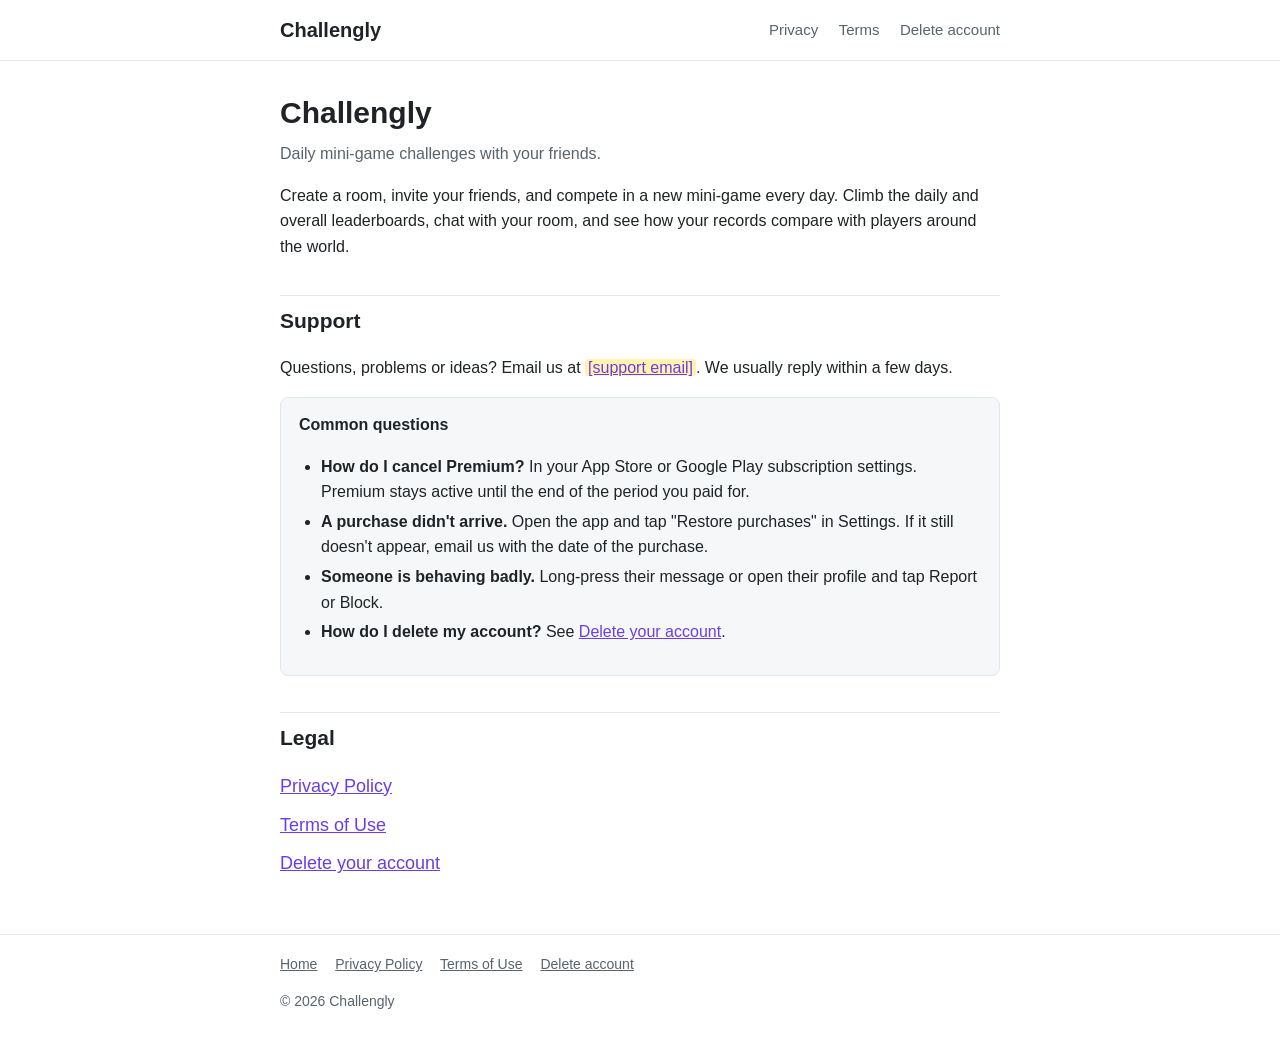
==== index.html @ d625bdfe "Add files via upload" ====
<!DOCTYPE html>
<html lang="en">
<head>
  <meta charset="utf-8">
  <meta name="viewport" content="width=device-width, initial-scale=1">
  <title>Challengly – Daily mini-game challenges with friends</title>
  <meta name="description" content="Compete with friends in a new mini-game every day. Support, privacy policy and terms.">
  <link rel="stylesheet" href="style.css">
</head>
<body>
<header>
  <div class="inner">
    <a class="brand" href="index.html">Challengly</a>
    <nav>
      <a href="privacy.html">Privacy</a>
      <a href="terms.html">Terms</a>
      <a href="delete-account.html">Delete account</a>
    </nav>
  </div>
</header>

<main>
  <h1>Challengly</h1>
  <p class="updated">Daily mini-game challenges with your friends.</p>

  <p>
    Create a room, invite your friends, and compete in a new mini-game every day. Climb the daily and overall
    leaderboards, chat with your room, and see how your records compare with players around the world.
  </p>

  <h2>Support</h2>
  <p>
    Questions, problems or ideas? Email us at
    <a href="mailto:[support email]"><mark>[support email]</mark></a>. We usually reply within a few days.
  </p>
  <div class="box">
    <strong>Common questions</strong>
    <ul>
      <li><strong>How do I cancel Premium?</strong> In your App Store or Google Play subscription settings.
        Premium stays active until the end of the period you paid for.</li>
      <li><strong>A purchase didn't arrive.</strong> Open the app and tap "Restore purchases" in Settings. If it
        still doesn't appear, email us with the date of the purchase.</li>
      <li><strong>Someone is behaving badly.</strong> Long-press their message or open their profile and tap
        Report or Block.</li>
      <li><strong>How do I delete my account?</strong> See <a href="delete-account.html">Delete your account</a>.</li>
    </ul>
  </div>

  <h2>Legal</h2>
  <ul class="links">
    <li><a href="privacy.html">Privacy Policy</a></li>
    <li><a href="terms.html">Terms of Use</a></li>
    <li><a href="delete-account.html">Delete your account</a></li>
  </ul>
</main>

<footer>
  <div class="inner">
    <a href="index.html">Home</a>
    <a href="privacy.html">Privacy Policy</a>
    <a href="terms.html">Terms of Use</a>
    <a href="delete-account.html">Delete account</a>
    <p>© 2026 Challengly</p>
  </div>
</footer>
</body>
</html>
---- style.css ----
:root {
  --bg: #ffffff;
  --text: #1f2328;
  --muted: #59636e;
  --accent: #6a3de8;
  --border: #e3e6ea;
  --card: #f6f7f9;
  --mark: #fff3b0;
}

@media (prefers-color-scheme: dark) {
  :root {
    --bg: #121418;
    --text: #e6e8eb;
    --muted: #9aa3ad;
    --accent: #a98bff;
    --border: #2a2f36;
    --card: #1b1f25;
    --mark: #5c4f00;
  }
}

* { box-sizing: border-box; }

body {
  margin: 0;
  background: var(--bg);
  color: var(--text);
  font-family: -apple-system, BlinkMacSystemFont, "Segoe UI", Roboto, Helvetica, Arial, sans-serif;
  font-size: 16px;
  line-height: 1.6;
}

header {
  border-bottom: 1px solid var(--border);
}

header .inner,
main,
footer .inner {
  max-width: 760px;
  margin: 0 auto;
  padding: 0 20px;
}

header .inner {
  display: flex;
  align-items: center;
  justify-content: space-between;
  flex-wrap: wrap;
  gap: 8px;
  padding-top: 14px;
  padding-bottom: 14px;
}

.brand {
  font-weight: 700;
  font-size: 20px;
  color: var(--text);
  text-decoration: none;
}

nav a {
  color: var(--muted);
  text-decoration: none;
  margin-left: 16px;
  font-size: 15px;
}

nav a:hover { color: var(--accent); }

main { padding-top: 28px; padding-bottom: 40px; }

h1 { font-size: 30px; margin: 0 0 4px; }
h2 { font-size: 21px; margin-top: 36px; padding-top: 8px; border-top: 1px solid var(--border); }
h3 { font-size: 17px; margin-top: 22px; }

.updated { color: var(--muted); margin-top: 0; }

a { color: var(--accent); }

ul { padding-left: 22px; }
li { margin: 4px 0; }

table {
  width: 100%;
  border-collapse: collapse;
  margin: 12px 0;
  font-size: 15px;
}

th, td {
  text-align: left;
  vertical-align: top;
  padding: 8px 10px;
  border: 1px solid var(--border);
}

th { background: var(--card); }

.box {
  background: var(--card);
  border: 1px solid var(--border);
  border-radius: 8px;
  padding: 14px 18px;
  margin: 16px 0;
}

.links { list-style: none; padding: 0; }
.links li { margin: 10px 0; }
.links a { font-size: 18px; }

/* Placeholders that must be filled in before publishing */
mark {
  background: var(--mark);
  color: inherit;
  padding: 0 3px;
  border-radius: 3px;
}

footer {
  border-top: 1px solid var(--border);
  color: var(--muted);
  font-size: 14px;
}

footer .inner { padding-top: 18px; padding-bottom: 28px; }
footer a { color: var(--muted); margin-right: 14px; }

@media (max-width: 600px) {
  h1 { font-size: 25px; }
  nav a { margin-left: 0; margin-right: 14px; }
  table { font-size: 14px; }
  th, td { padding: 6px 7px; }
}
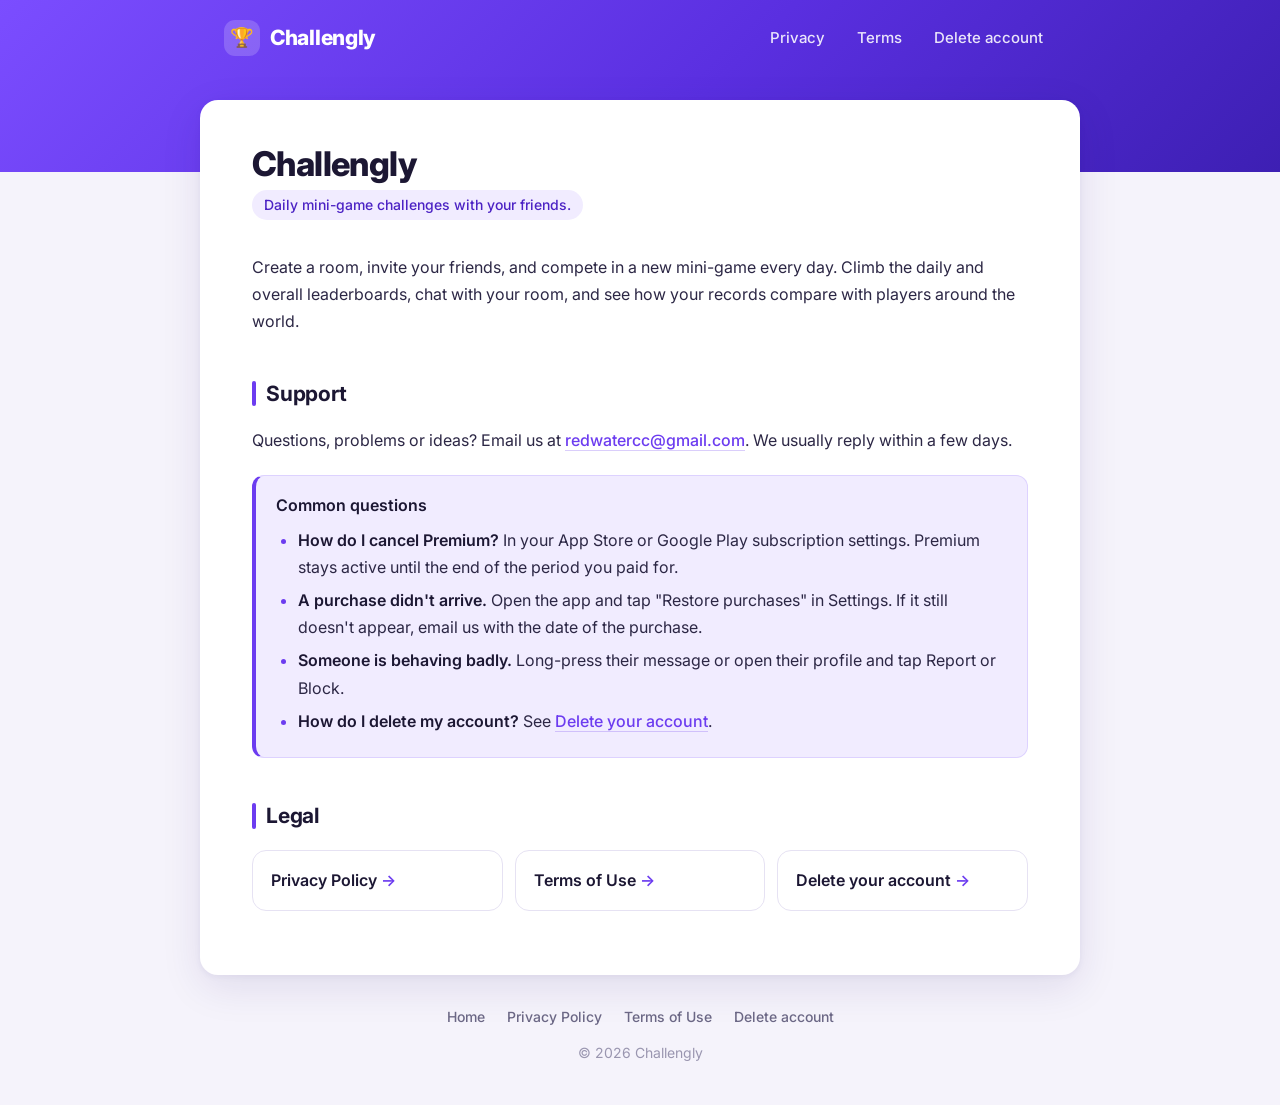
==== commit 61dab35c: "Add files via upload" ====
--- a/index.html
+++ b/index.html
@@ -3,6 +3,7 @@
 <head>
   <meta charset="utf-8">
   <meta name="viewport" content="width=device-width, initial-scale=1">
+  <meta name="color-scheme" content="light">
   <title>Challengly – Daily mini-game challenges with friends</title>
   <meta name="description" content="Compete with friends in a new mini-game every day. Support, privacy policy and terms.">
   <link rel="stylesheet" href="style.css">
@@ -12,8 +13,8 @@
   <div class="inner">
     <a class="brand" href="index.html">Challengly</a>
     <nav>
-      <a href="privacy.html">Privacy</a>
-      <a href="terms.html">Terms</a>
+      <a href="privacy_policy.html">Privacy</a>
+      <a href="terms_of_use.html">Terms</a>
       <a href="delete-account.html">Delete account</a>
     </nav>
   </div>
@@ -31,7 +32,7 @@
   <h2>Support</h2>
   <p>
     Questions, problems or ideas? Email us at
-    <a href="mailto:[support email]"><mark>[support email]</mark></a>. We usually reply within a few days.
+    <a href="mailto:redwatercc@gmail.com">redwatercc@gmail.com</a>. We usually reply within a few days.
   </p>
   <div class="box">
     <strong>Common questions</strong>
@@ -48,8 +49,8 @@
 
   <h2>Legal</h2>
   <ul class="links">
-    <li><a href="privacy.html">Privacy Policy</a></li>
-    <li><a href="terms.html">Terms of Use</a></li>
+    <li><a href="privacy_policy.html">Privacy Policy</a></li>
+    <li><a href="terms_of_use.html">Terms of Use</a></li>
     <li><a href="delete-account.html">Delete your account</a></li>
   </ul>
 </main>
@@ -57,8 +58,8 @@
 <footer>
   <div class="inner">
     <a href="index.html">Home</a>
-    <a href="privacy.html">Privacy Policy</a>
-    <a href="terms.html">Terms of Use</a>
+    <a href="privacy_policy.html">Privacy Policy</a>
+    <a href="terms_of_use.html">Terms of Use</a>
     <a href="delete-account.html">Delete account</a>
     <p>© 2026 Challengly</p>
   </div>
--- a/style.css
+++ b/style.css
@@ -1,135 +1,265 @@
+@import url("https://fonts.googleapis.com/css2?family=Inter:wght@400;500;600;700;800&display=swap");
+
+/* Always light, also when the phone is in dark mode. */
 :root {
-  --bg: #ffffff;
-  --text: #1f2328;
-  --muted: #59636e;
-  --accent: #6a3de8;
-  --border: #e3e6ea;
-  --card: #f6f7f9;
-  --mark: #fff3b0;
-}
-
-@media (prefers-color-scheme: dark) {
-  :root {
-    --bg: #121418;
-    --text: #e6e8eb;
-    --muted: #9aa3ad;
-    --accent: #a98bff;
-    --border: #2a2f36;
-    --card: #1b1f25;
-    --mark: #5c4f00;
-  }
+  color-scheme: light;
+  --brand: #6c3cf0;
+  --brand-dark: #4b22c4;
+  --brand-soft: #f1ecff;
+  --page: #f5f3fb;
+  --card: #ffffff;
+  --text: #1c1733;
+  --muted: #6b6785;
+  --border: #e6e2f3;
+  --radius: 18px;
 }
 
 * { box-sizing: border-box; }
+
+html { scroll-behavior: smooth; }
 
 body {
   margin: 0;
-  background: var(--bg);
+  background: var(--page);
   color: var(--text);
-  font-family: -apple-system, BlinkMacSystemFont, "Segoe UI", Roboto, Helvetica, Arial, sans-serif;
+  font-family: "Inter", -apple-system, BlinkMacSystemFont, "Segoe UI", Roboto, Helvetica, Arial, sans-serif;
   font-size: 16px;
-  line-height: 1.6;
-}
-
+  line-height: 1.7;
+  -webkit-font-smoothing: antialiased;
+}
+
+/* ---------- Header ---------- */
 header {
-  border-bottom: 1px solid var(--border);
-}
-
-header .inner,
-main,
-footer .inner {
-  max-width: 760px;
+  background: linear-gradient(135deg, #7b4dff 0%, #5a2fe0 55%, #3d1fb3 100%);
+  padding-bottom: 96px; /* the content card overlaps this area */
+}
+
+header .inner {
+  max-width: 880px;
   margin: 0 auto;
-  padding: 0 20px;
-}
-
-header .inner {
+  padding: 18px 24px;
   display: flex;
   align-items: center;
   justify-content: space-between;
   flex-wrap: wrap;
-  gap: 8px;
-  padding-top: 14px;
-  padding-bottom: 14px;
+  gap: 10px;
 }
 
 .brand {
+  display: inline-flex;
+  align-items: center;
+  gap: 10px;
+  color: #fff;
+  font-weight: 800;
+  font-size: 21px;
+  letter-spacing: -0.3px;
+  text-decoration: none;
+  border: none;
+}
+
+.brand::before {
+  content: "🏆";
+  display: grid;
+  place-items: center;
+  width: 36px;
+  height: 36px;
+  font-size: 19px;
+  background: rgba(255, 255, 255, 0.18);
+  border-radius: 11px;
+}
+
+nav { display: flex; flex-wrap: wrap; gap: 6px; }
+
+nav a {
+  color: rgba(255, 255, 255, 0.88);
+  text-decoration: none;
+  font-size: 15px;
+  font-weight: 500;
+  padding: 7px 13px;
+  border-radius: 999px;
+  border: none;
+  transition: background 0.15s ease;
+}
+
+nav a:hover { background: rgba(255, 255, 255, 0.16); color: #fff; }
+
+/* ---------- Content card ---------- */
+main {
+  max-width: 880px;
+  margin: -72px auto 0;
+  padding: 44px 52px 48px;
+  background: var(--card);
+  border-radius: var(--radius);
+  box-shadow: 0 12px 40px rgba(40, 20, 110, 0.10), 0 2px 6px rgba(40, 20, 110, 0.05);
+}
+
+h1 {
+  font-size: 34px;
+  line-height: 1.2;
+  letter-spacing: -0.6px;
+  font-weight: 800;
+  margin: 0 0 6px;
+}
+
+.updated {
+  display: inline-block;
+  margin: 0 0 18px;
+  padding: 3px 12px;
+  font-size: 14px;
+  font-weight: 500;
+  color: var(--brand-dark);
+  background: var(--brand-soft);
+  border-radius: 999px;
+}
+
+h2 {
+  position: relative;
+  font-size: 21px;
   font-weight: 700;
-  font-size: 20px;
-  color: var(--text);
+  letter-spacing: -0.2px;
+  margin: 40px 0 12px;
+  padding-left: 14px;
+}
+
+h2::before {
+  content: "";
+  position: absolute;
+  left: 0;
+  top: 5px;
+  bottom: 5px;
+  width: 4px;
+  border-radius: 4px;
+  background: var(--brand);
+}
+
+h3 {
+  font-size: 17px;
+  font-weight: 600;
+  margin: 24px 0 6px;
+  color: var(--brand-dark);
+}
+
+p, li { color: #2c2745; }
+
+a {
+  color: var(--brand);
+  font-weight: 500;
   text-decoration: none;
-}
-
-nav a {
-  color: var(--muted);
-  text-decoration: none;
-  margin-left: 16px;
-  font-size: 15px;
-}
-
-nav a:hover { color: var(--accent); }
-
-main { padding-top: 28px; padding-bottom: 40px; }
-
-h1 { font-size: 30px; margin: 0 0 4px; }
-h2 { font-size: 21px; margin-top: 36px; padding-top: 8px; border-top: 1px solid var(--border); }
-h3 { font-size: 17px; margin-top: 22px; }
-
-.updated { color: var(--muted); margin-top: 0; }
-
-a { color: var(--accent); }
-
-ul { padding-left: 22px; }
-li { margin: 4px 0; }
-
+  border-bottom: 1px solid rgba(108, 60, 240, 0.25);
+}
+
+a:hover { border-bottom-color: var(--brand); }
+
+ul, ol { padding-left: 22px; }
+li { margin: 6px 0; }
+li::marker { color: var(--brand); }
+
+strong { font-weight: 600; color: var(--text); }
+
+/* ---------- Boxes ---------- */
+.box {
+  margin: 20px 0;
+  padding: 16px 20px;
+  background: var(--brand-soft);
+  border: 1px solid #ddd2ff;
+  border-left: 4px solid var(--brand);
+  border-radius: 12px;
+}
+
+.box ul { margin: 8px 0 0; }
+
+/* ---------- Tables ---------- */
 table {
   width: 100%;
-  border-collapse: collapse;
-  margin: 12px 0;
+  margin: 14px 0 6px;
+  border-collapse: separate;
+  border-spacing: 0;
   font-size: 15px;
+  border: 1px solid var(--border);
+  border-radius: 12px;
+  overflow: hidden;
 }
 
 th, td {
   text-align: left;
   vertical-align: top;
-  padding: 8px 10px;
+  padding: 11px 14px;
+  border-bottom: 1px solid var(--border);
+}
+
+th {
+  background: var(--brand-soft);
+  color: var(--brand-dark);
+  font-weight: 600;
+  font-size: 14px;
+}
+
+tr:last-child td { border-bottom: none; }
+tr:nth-child(even) td { background: #faf9fe; }
+
+/* ---------- Home page link list ---------- */
+.links {
+  list-style: none;
+  padding: 0;
+  display: grid;
+  grid-template-columns: repeat(auto-fit, minmax(200px, 1fr));
+  gap: 12px;
+}
+
+.links li { margin: 0; }
+
+.links a {
+  display: block;
+  padding: 16px 18px;
   border: 1px solid var(--border);
-}
-
-th { background: var(--card); }
-
-.box {
-  background: var(--card);
-  border: 1px solid var(--border);
-  border-radius: 8px;
-  padding: 14px 18px;
-  margin: 16px 0;
-}
-
-.links { list-style: none; padding: 0; }
-.links li { margin: 10px 0; }
-.links a { font-size: 18px; }
-
-/* Placeholders that must be filled in before publishing */
-mark {
-  background: var(--mark);
-  color: inherit;
-  padding: 0 3px;
-  border-radius: 3px;
-}
-
-footer {
-  border-top: 1px solid var(--border);
+  border-radius: 14px;
+  font-weight: 600;
+  font-size: 16px;
+  color: var(--text);
+  background: #fff;
+  transition: border-color 0.15s ease, transform 0.15s ease, box-shadow 0.15s ease;
+}
+
+.links a::after { content: " →"; color: var(--brand); }
+
+.links a:hover {
+  border-color: var(--brand);
+  transform: translateY(-1px);
+  box-shadow: 0 6px 18px rgba(108, 60, 240, 0.12);
+}
+
+/* ---------- Footer ---------- */
+footer { text-align: center; color: var(--muted); font-size: 14px; }
+
+footer .inner { max-width: 880px; margin: 0 auto; padding: 30px 24px 40px; }
+
+footer a {
   color: var(--muted);
-  font-size: 14px;
-}
-
-footer .inner { padding-top: 18px; padding-bottom: 28px; }
-footer a { color: var(--muted); margin-right: 14px; }
-
-@media (max-width: 600px) {
-  h1 { font-size: 25px; }
-  nav a { margin-left: 0; margin-right: 14px; }
-  table { font-size: 14px; }
-  th, td { padding: 6px 7px; }
-}
+  font-weight: 500;
+  border: none;
+  margin: 0 9px;
+}
+
+footer a:hover { color: var(--brand); }
+
+footer p { margin: 12px 0 0; color: #9a96b0; }
+
+/* ---------- Phones ---------- */
+@media (max-width: 640px) {
+  header { padding-bottom: 76px; }
+  header .inner { padding: 14px 16px; }
+  nav a { padding: 6px 10px; font-size: 14px; }
+
+  main {
+    margin: -56px 12px 0;
+    padding: 28px 20px 32px;
+    border-radius: 16px;
+  }
+
+  h1 { font-size: 27px; }
+  h2 { font-size: 19px; margin-top: 32px; }
+
+  /* Wide tables scroll sideways instead of squeezing */
+  table { display: block; overflow-x: auto; white-space: normal; }
+  th, td { padding: 9px 10px; min-width: 120px; }
+}
